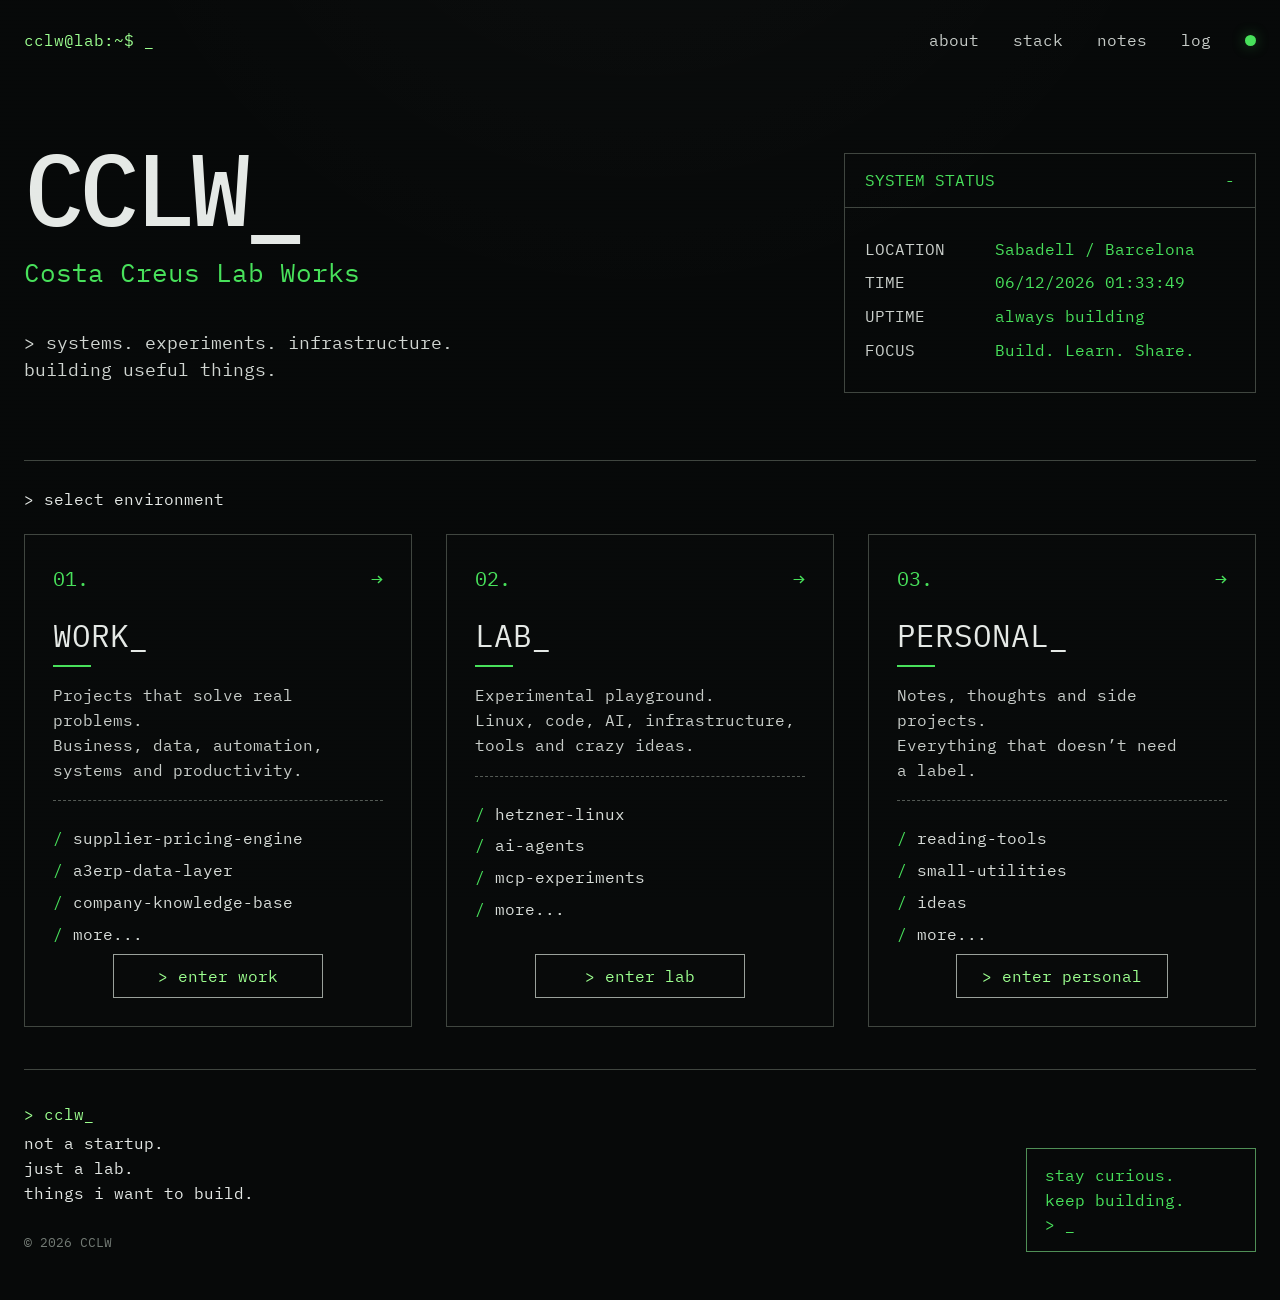
==== index.html @ 2ae64b78 "Add files via upload" ====
<!doctype html>
<html lang="ca">
<head>
  <meta charset="utf-8">
  <meta name="viewport" content="width=device-width,initial-scale=1">
  <meta name="description" content="CCLW — Costa Creus Lab Works. Work, Lab & Personal projects.">
  <title>CCLW_ — Costa Creus Lab Works</title>
  <link rel="preconnect" href="https://fonts.googleapis.com">
  <link rel="preconnect" href="https://fonts.gstatic.com" crossorigin>
  <link href="https://fonts.googleapis.com/css2?family=IBM+Plex+Mono:wght@400;500;600&display=swap" rel="stylesheet">
  <link rel="stylesheet" href="./styles.css">
</head>
<body>
  <div class="scanlines" aria-hidden="true"></div>

  <header class="topbar shell">
    <a class="prompt brand-mini" href="#top">cclw@lab:~$ <span class="cursor">_</span></a>
    <nav aria-label="Navegació principal">
      <a href="#about">about</a>
      <a href="#stack">stack</a>
      <a href="#notes">notes</a>
      <a href="#log">log</a>
      <span class="status-dot" title="online" aria-label="online"></span>
    </nav>
  </header>

  <main id="top" class="shell">
    <section class="hero">
      <div>
        <h1>CCLW<span class="cursor">_</span></h1>
        <p class="subtitle">Costa Creus Lab Works</p>
        <p class="lead">&gt; systems. experiments. infrastructure.<br>building useful things.</p>
      </div>

      <aside class="status-card" aria-label="System status">
        <div class="status-card__head">
          <span>SYSTEM STATUS</span><span>-</span>
        </div>
        <dl>
          <div><dt>LOCATION</dt><dd>Sabadell / Barcelona</dd></div>
          <div><dt>TIME</dt><dd id="clock">--:--:--</dd></div>
          <div><dt>UPTIME</dt><dd>always building</dd></div>
          <div><dt>FOCUS</dt><dd>Build. Learn. Share.</dd></div>
        </dl>
      </aside>
    </section>

    <section class="environments" aria-labelledby="select-env">
      <p id="select-env" class="section-kicker">&gt; select environment</p>

      <div class="cards">
        <article class="card" id="work">
          <div class="card-top"><span>01.</span><span>→</span></div>
          <h2>WORK<span class="cursor">_</span></h2>
          <div class="accent-line"></div>
          <p>Projects that solve real problems.<br>Business, data, automation,<br>systems and productivity.</p>
          <ul>
            <li>supplier-pricing-engine</li>
            <li>a3erp-data-layer</li>
            <li>company-knowledge-base</li>
            <li>more...</li>
          </ul>
          <a class="terminal-button" href="./work.html">&gt; enter work</a>
        </article>

        <article class="card" id="lab">
          <div class="card-top"><span>02.</span><span>→</span></div>
          <h2>LAB<span class="cursor">_</span></h2>
          <div class="accent-line"></div>
          <p>Experimental playground.<br>Linux, code, AI, infrastructure,<br>tools and crazy ideas.</p>
          <ul>
            <li>hetzner-linux</li>
            <li>ai-agents</li>
            <li>mcp-experiments</li>
            <li>more...</li>
          </ul>
          <a class="terminal-button" href="./lab.html">&gt; enter lab</a>
        </article>

        <article class="card" id="personal">
          <div class="card-top"><span>03.</span><span>→</span></div>
          <h2>PERSONAL<span class="cursor">_</span></h2>
          <div class="accent-line"></div>
          <p>Notes, thoughts and side projects.<br>Everything that doesn’t need<br>a label.</p>
          <ul>
            <li>reading-tools</li>
            <li>small-utilities</li>
            <li>ideas</li>
            <li>more...</li>
          </ul>
          <a class="terminal-button" href="./personal.html">&gt; enter personal</a>
        </article>
      </div>
    </section>

    <section id="about" class="footer-grid">
      <div>
        <p class="prompt">&gt; cclw_</p>
        <p>not a startup.<br>just a lab.<br>things i want to build.</p>
        <small>© 2026 CCLW</small>
      </div>

      <div class="motto">
        stay curious.<br>
        keep building.<br>
        &gt; <span class="cursor">_</span>
      </div>
    </section>

    <section id="stack" class="hidden-anchor" aria-hidden="true"></section>
    <section id="notes" class="hidden-anchor" aria-hidden="true"></section>
    <section id="log" class="hidden-anchor" aria-hidden="true"></section>
  </main>

  <script src="./script.js"></script>
</body>
</html>
---- styles.css ----
:root{
  --bg:#070909;
  --panel:#0a0d0c;
  --text:#e5e9e6;
  --muted:#a6ada8;
  --line:#404640;
  --green:#48e15b;
  --green-soft:#9cff8f;
  --max:1440px;
}
*{box-sizing:border-box}
html{scroll-behavior:smooth}
body{
  margin:0;
  min-height:100vh;
  background:
    radial-gradient(circle at 50% -20%, rgba(255,255,255,.025), transparent 35%),
    var(--bg);
  color:var(--text);
  font-family:"IBM Plex Mono",ui-monospace,SFMono-Regular,Consolas,monospace;
  line-height:1.55;
}
a{color:inherit;text-decoration:none}
.shell{width:min(var(--max),calc(100% - 48px));margin-inline:auto}
.scanlines{
  position:fixed;inset:0;pointer-events:none;z-index:999;
  background:repeating-linear-gradient(to bottom,rgba(255,255,255,.012) 0,rgba(255,255,255,.012) 1px,transparent 1px,transparent 4px);
  opacity:.2
}
.topbar{
  display:flex;align-items:center;justify-content:space-between;
  padding:28px 0 18px;
}
.brand-mini{color:var(--green-soft)}
nav{display:flex;align-items:center;gap:34px;color:#c7ccc8}
nav a:hover{color:var(--green)}
.status-dot{width:11px;height:11px;border-radius:50%;background:var(--green);box-shadow:0 0 14px rgba(72,225,91,.35)}
.hero{
  display:grid;grid-template-columns:1.55fr .85fr;gap:70px;align-items:start;
  padding:72px 0 58px;border-bottom:1px solid var(--line);
}
h1{font-size:clamp(68px,8vw,120px);line-height:.88;margin:0 0 20px;font-weight:500;letter-spacing:-.055em}
.subtitle{font-size:clamp(20px,2vw,29px);color:var(--green);margin:0 0 36px}
.lead{font-size:18px;color:#d0d5d1}
.cursor{animation:blink 1.05s steps(1,end) infinite}
@keyframes blink{50%{opacity:0}}
.status-card{border:1px solid var(--line);margin-top:10px}
.status-card__head{display:flex;justify-content:space-between;padding:14px 20px;border-bottom:1px solid var(--line);color:var(--green)}
.status-card dl{margin:0;padding:20px}
.status-card dl div{display:grid;grid-template-columns:110px 1fr;gap:20px;margin:9px 0}
.status-card dt{color:#cbd0cc}.status-card dd{margin:0;color:var(--green)}
.environments{padding:26px 0 42px;border-bottom:1px solid var(--line)}
.section-kicker{margin:0 0 22px}
.cards{display:grid;grid-template-columns:repeat(3,1fr);gap:34px}
.card{
  min-height:470px;border:1px solid var(--line);padding:28px;
  display:flex;flex-direction:column;
  transition:transform .18s ease,border-color .18s ease,background .18s ease;
  background:rgba(255,255,255,.003)
}
.card:hover{transform:translateY(-4px);border-color:#687168;background:rgba(72,225,91,.012)}
.card-top{display:flex;justify-content:space-between;color:var(--green);font-size:20px}
.card h2{font-size:31px;font-weight:400;margin:18px 0 5px}
.accent-line{width:38px;height:2px;background:var(--green);margin:0 0 16px}
.card p{color:#c9ceca;margin:0 0 18px}
.card ul{list-style:none;padding:18px 0 0;margin:0;border-top:1px dashed #555b56}
.card li{margin:7px 0;color:#d8ddd9}
.card li::before{content:"/ ";color:var(--green)}
.terminal-button{
  margin:auto auto 0;display:inline-block;border:1px solid #9aa19b;
  padding:9px 25px;color:var(--green-soft);min-width:210px;text-align:center;
}
.terminal-button:hover{border-color:var(--green);background:rgba(72,225,91,.06)}
.footer-grid{display:grid;grid-template-columns:1fr auto;gap:30px;padding:28px 0 45px;align-items:end}
.footer-grid p{margin:.25rem 0}.footer-grid small{display:block;margin-top:26px;color:#737b75}
.prompt{color:var(--green-soft)}
.motto{border:1px solid #4f8f56;padding:14px 18px;color:var(--green);min-width:230px}
.hidden-anchor{height:1px}

.subpage{padding:70px 0}
.subpage h1{font-size:64px}
.back{display:inline-block;margin-bottom:30px;color:var(--green)}
.project-list{border-top:1px solid var(--line)}
.project-row{display:grid;grid-template-columns:80px 1fr auto;gap:25px;padding:18px 0;border-bottom:1px solid var(--line)}
.project-row span:first-child{color:var(--green)}
.project-row small{color:var(--muted)}

@media (max-width:900px){
  .hero{grid-template-columns:1fr;gap:28px;padding-top:42px}
  .cards{grid-template-columns:1fr}
  nav{display:none}
  .status-card{max-width:600px}
  .card{min-height:auto}
}
@media (max-width:560px){
  .shell{width:min(100% - 28px,var(--max))}
  .topbar{padding-top:18px}
  .hero{padding-top:30px}
  h1{font-size:64px}
  .status-card dl div{grid-template-columns:90px 1fr;gap:10px}
  .footer-grid{grid-template-columns:1fr}
  .motto{min-width:0}
}
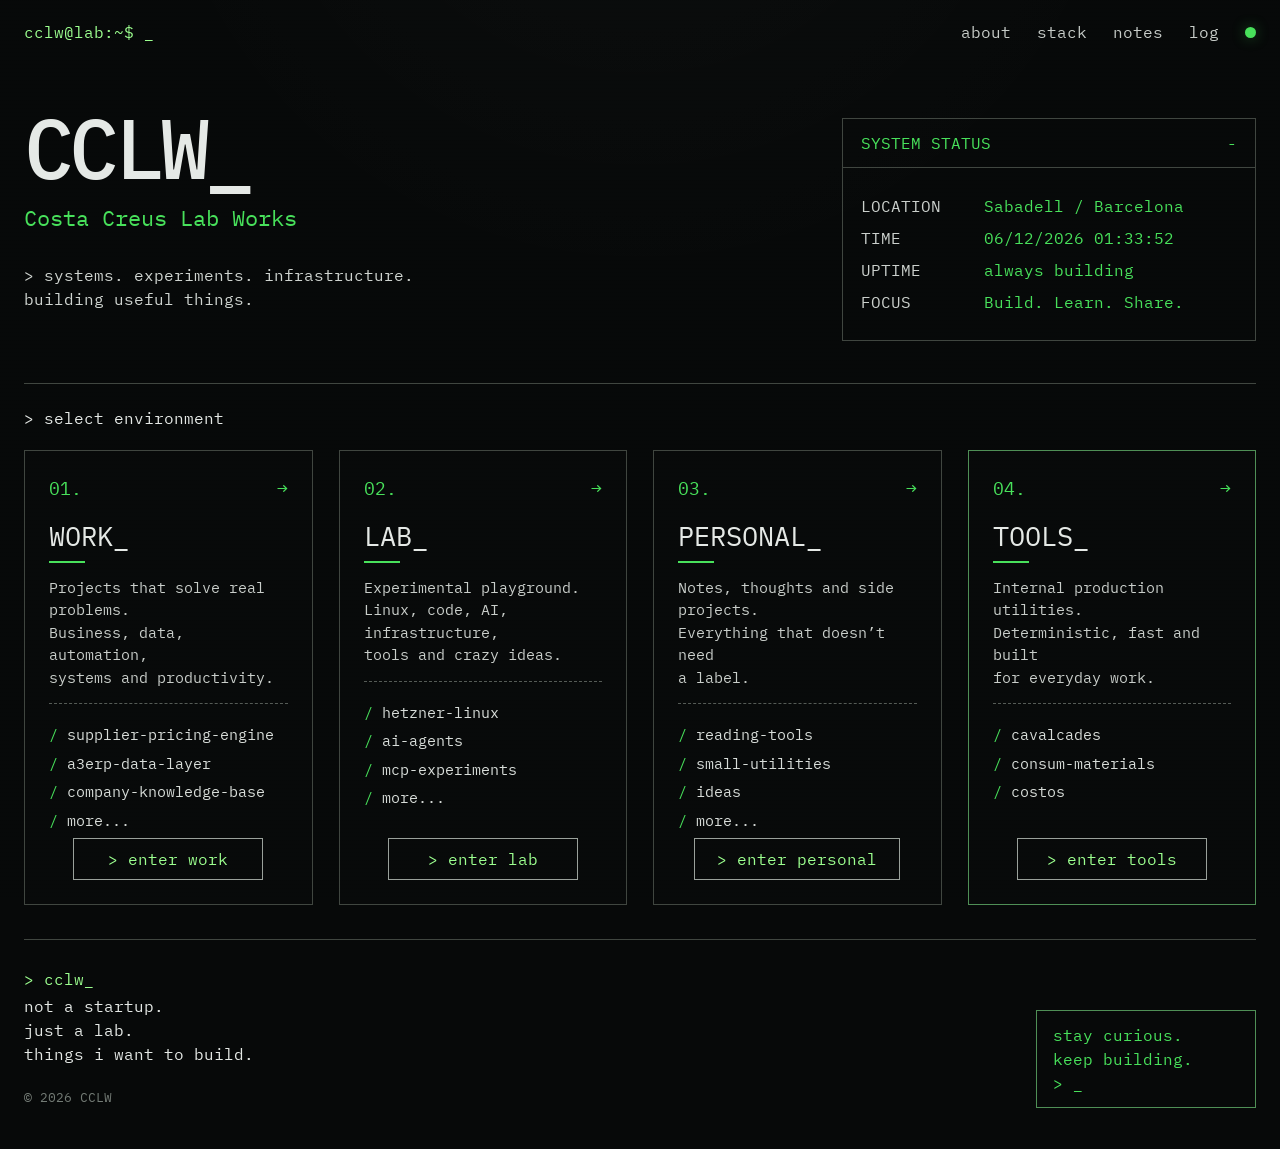
==== commit 1030dc8a: "Add files via upload" ====
--- a/index.html
+++ b/index.html
@@ -1,117 +1,130 @@
-<!doctype html>
-<html lang="ca">
-<head>
-  <meta charset="utf-8">
-  <meta name="viewport" content="width=device-width,initial-scale=1">
-  <meta name="description" content="CCLW — Costa Creus Lab Works. Work, Lab & Personal projects.">
-  <title>CCLW_ — Costa Creus Lab Works</title>
-  <link rel="preconnect" href="https://fonts.googleapis.com">
-  <link rel="preconnect" href="https://fonts.gstatic.com" crossorigin>
-  <link href="https://fonts.googleapis.com/css2?family=IBM+Plex+Mono:wght@400;500;600&display=swap" rel="stylesheet">
-  <link rel="stylesheet" href="./styles.css">
-</head>
-<body>
-  <div class="scanlines" aria-hidden="true"></div>
-
-  <header class="topbar shell">
-    <a class="prompt brand-mini" href="#top">cclw@lab:~$ <span class="cursor">_</span></a>
-    <nav aria-label="Navegació principal">
-      <a href="#about">about</a>
-      <a href="#stack">stack</a>
-      <a href="#notes">notes</a>
-      <a href="#log">log</a>
-      <span class="status-dot" title="online" aria-label="online"></span>
-    </nav>
-  </header>
-
-  <main id="top" class="shell">
-    <section class="hero">
-      <div>
-        <h1>CCLW<span class="cursor">_</span></h1>
-        <p class="subtitle">Costa Creus Lab Works</p>
-        <p class="lead">&gt; systems. experiments. infrastructure.<br>building useful things.</p>
-      </div>
-
-      <aside class="status-card" aria-label="System status">
-        <div class="status-card__head">
-          <span>SYSTEM STATUS</span><span>-</span>
-        </div>
-        <dl>
-          <div><dt>LOCATION</dt><dd>Sabadell / Barcelona</dd></div>
-          <div><dt>TIME</dt><dd id="clock">--:--:--</dd></div>
-          <div><dt>UPTIME</dt><dd>always building</dd></div>
-          <div><dt>FOCUS</dt><dd>Build. Learn. Share.</dd></div>
-        </dl>
-      </aside>
-    </section>
-
-    <section class="environments" aria-labelledby="select-env">
-      <p id="select-env" class="section-kicker">&gt; select environment</p>
-
-      <div class="cards">
-        <article class="card" id="work">
-          <div class="card-top"><span>01.</span><span>→</span></div>
-          <h2>WORK<span class="cursor">_</span></h2>
-          <div class="accent-line"></div>
-          <p>Projects that solve real problems.<br>Business, data, automation,<br>systems and productivity.</p>
-          <ul>
-            <li>supplier-pricing-engine</li>
-            <li>a3erp-data-layer</li>
-            <li>company-knowledge-base</li>
-            <li>more...</li>
-          </ul>
-          <a class="terminal-button" href="./work.html">&gt; enter work</a>
+<!doctype html>
+<html lang="ca">
+<head>
+  <meta charset="utf-8">
+  <meta name="viewport" content="width=device-width,initial-scale=1">
+  <meta name="description" content="CCLW — Costa Creus Lab Works. Work, Lab, Personal & Tools.">
+  <title>CCLW_ — Costa Creus Lab Works</title>
+  <link rel="preconnect" href="https://fonts.googleapis.com">
+  <link rel="preconnect" href="https://fonts.gstatic.com" crossorigin>
+  <link href="https://fonts.googleapis.com/css2?family=IBM+Plex+Mono:wght@400;500;600&display=swap" rel="stylesheet">
+  <link rel="stylesheet" href="./styles.css">
+</head>
+<body>
+  <div class="scanlines" aria-hidden="true"></div>
+
+  <header class="topbar shell">
+    <a class="prompt brand-mini" href="#top">cclw@lab:~$ <span class="cursor">_</span></a>
+    <nav aria-label="Navegació principal">
+      <a href="#about">about</a>
+      <a href="#stack">stack</a>
+      <a href="#notes">notes</a>
+      <a href="#log">log</a>
+      <span class="status-dot" title="online" aria-label="online"></span>
+    </nav>
+  </header>
+
+  <main id="top" class="shell">
+    <section class="hero">
+      <div>
+        <h1>CCLW<span class="cursor">_</span></h1>
+        <p class="subtitle">Costa Creus Lab Works</p>
+        <p class="lead">&gt; systems. experiments. infrastructure.<br>building useful things.</p>
+      </div>
+
+      <aside class="status-card" aria-label="System status">
+        <div class="status-card__head">
+          <span>SYSTEM STATUS</span><span>-</span>
+        </div>
+        <dl>
+          <div><dt>LOCATION</dt><dd>Sabadell / Barcelona</dd></div>
+          <div><dt>TIME</dt><dd id="clock">--:--:--</dd></div>
+          <div><dt>UPTIME</dt><dd>always building</dd></div>
+          <div><dt>FOCUS</dt><dd>Build. Learn. Share.</dd></div>
+        </dl>
+      </aside>
+    </section>
+
+    <section class="environments" aria-labelledby="select-env">
+      <p id="select-env" class="section-kicker">&gt; select environment</p>
+
+      <div class="cards">
+        <article class="card" id="work">
+          <div class="card-top"><span>01.</span><span>→</span></div>
+          <h2>WORK<span class="cursor">_</span></h2>
+          <div class="accent-line"></div>
+          <p>Projects that solve real problems.<br>Business, data, automation,<br>systems and productivity.</p>
+          <ul>
+            <li>supplier-pricing-engine</li>
+            <li>a3erp-data-layer</li>
+            <li>company-knowledge-base</li>
+            <li>more...</li>
+          </ul>
+          <a class="terminal-button" href="./work.html">&gt; enter work</a>
+        </article>
+
+        <article class="card" id="lab">
+          <div class="card-top"><span>02.</span><span>→</span></div>
+          <h2>LAB<span class="cursor">_</span></h2>
+          <div class="accent-line"></div>
+          <p>Experimental playground.<br>Linux, code, AI, infrastructure,<br>tools and crazy ideas.</p>
+          <ul>
+            <li>hetzner-linux</li>
+            <li>ai-agents</li>
+            <li>mcp-experiments</li>
+            <li>more...</li>
+          </ul>
+          <a class="terminal-button" href="./lab.html">&gt; enter lab</a>
+        </article>
+
+        <article class="card" id="personal">
+          <div class="card-top"><span>03.</span><span>→</span></div>
+          <h2>PERSONAL<span class="cursor">_</span></h2>
+          <div class="accent-line"></div>
+          <p>Notes, thoughts and side projects.<br>Everything that doesn’t need<br>a label.</p>
+          <ul>
+            <li>reading-tools</li>
+            <li>small-utilities</li>
+            <li>ideas</li>
+            <li>more...</li>
+          </ul>
+          <a class="terminal-button" href="./personal.html">&gt; enter personal</a>
         </article>
 
-        <article class="card" id="lab">
-          <div class="card-top"><span>02.</span><span>→</span></div>
-          <h2>LAB<span class="cursor">_</span></h2>
+        <article class="card card--tools" id="tools">
+          <div class="card-top"><span>04.</span><span>→</span></div>
+          <h2>TOOLS<span class="cursor">_</span></h2>
           <div class="accent-line"></div>
-          <p>Experimental playground.<br>Linux, code, AI, infrastructure,<br>tools and crazy ideas.</p>
+          <p>Internal production utilities.<br>Deterministic, fast and built<br>for everyday work.</p>
           <ul>
-            <li>hetzner-linux</li>
-            <li>ai-agents</li>
-            <li>mcp-experiments</li>
-            <li>more...</li>
+            <li>cavalcades</li>
+            <li>consum-materials</li>
+            <li>costos</li>
           </ul>
-          <a class="terminal-button" href="./lab.html">&gt; enter lab</a>
-        </article>
-
-        <article class="card" id="personal">
-          <div class="card-top"><span>03.</span><span>→</span></div>
-          <h2>PERSONAL<span class="cursor">_</span></h2>
-          <div class="accent-line"></div>
-          <p>Notes, thoughts and side projects.<br>Everything that doesn’t need<br>a label.</p>
-          <ul>
-            <li>reading-tools</li>
-            <li>small-utilities</li>
-            <li>ideas</li>
-            <li>more...</li>
-          </ul>
-          <a class="terminal-button" href="./personal.html">&gt; enter personal</a>
+          <a class="terminal-button" href="./tools.html">&gt; enter tools</a>
         </article>
       </div>
-    </section>
-
-    <section id="about" class="footer-grid">
-      <div>
-        <p class="prompt">&gt; cclw_</p>
-        <p>not a startup.<br>just a lab.<br>things i want to build.</p>
-        <small>© 2026 CCLW</small>
-      </div>
-
-      <div class="motto">
-        stay curious.<br>
-        keep building.<br>
-        &gt; <span class="cursor">_</span>
-      </div>
-    </section>
-
-    <section id="stack" class="hidden-anchor" aria-hidden="true"></section>
-    <section id="notes" class="hidden-anchor" aria-hidden="true"></section>
-    <section id="log" class="hidden-anchor" aria-hidden="true"></section>
-  </main>
-
-  <script src="./script.js"></script>
-</body>
-</html>
+    </section>
+
+    <section id="about" class="footer-grid">
+      <div>
+        <p class="prompt">&gt; cclw_</p>
+        <p>not a startup.<br>just a lab.<br>things i want to build.</p>
+        <small>© 2026 CCLW</small>
+      </div>
+
+      <div class="motto">
+        stay curious.<br>
+        keep building.<br>
+        &gt; <span class="cursor">_</span>
+      </div>
+    </section>
+
+    <section id="stack" class="hidden-anchor" aria-hidden="true"></section>
+    <section id="notes" class="hidden-anchor" aria-hidden="true"></section>
+    <section id="log" class="hidden-anchor" aria-hidden="true"></section>
+  </main>
+
+  <script src="./script.js"></script>
+</body>
+</html>
--- a/styles.css
+++ b/styles.css
@@ -1,103 +1,224 @@
-:root{
-  --bg:#070909;
-  --panel:#0a0d0c;
-  --text:#e5e9e6;
-  --muted:#a6ada8;
-  --line:#404640;
-  --green:#48e15b;
-  --green-soft:#9cff8f;
-  --max:1440px;
-}
-*{box-sizing:border-box}
-html{scroll-behavior:smooth}
-body{
-  margin:0;
-  min-height:100vh;
-  background:
-    radial-gradient(circle at 50% -20%, rgba(255,255,255,.025), transparent 35%),
-    var(--bg);
-  color:var(--text);
-  font-family:"IBM Plex Mono",ui-monospace,SFMono-Regular,Consolas,monospace;
-  line-height:1.55;
-}
-a{color:inherit;text-decoration:none}
-.shell{width:min(var(--max),calc(100% - 48px));margin-inline:auto}
-.scanlines{
-  position:fixed;inset:0;pointer-events:none;z-index:999;
-  background:repeating-linear-gradient(to bottom,rgba(255,255,255,.012) 0,rgba(255,255,255,.012) 1px,transparent 1px,transparent 4px);
-  opacity:.2
-}
-.topbar{
-  display:flex;align-items:center;justify-content:space-between;
-  padding:28px 0 18px;
-}
-.brand-mini{color:var(--green-soft)}
-nav{display:flex;align-items:center;gap:34px;color:#c7ccc8}
-nav a:hover{color:var(--green)}
-.status-dot{width:11px;height:11px;border-radius:50%;background:var(--green);box-shadow:0 0 14px rgba(72,225,91,.35)}
-.hero{
-  display:grid;grid-template-columns:1.55fr .85fr;gap:70px;align-items:start;
-  padding:72px 0 58px;border-bottom:1px solid var(--line);
-}
-h1{font-size:clamp(68px,8vw,120px);line-height:.88;margin:0 0 20px;font-weight:500;letter-spacing:-.055em}
-.subtitle{font-size:clamp(20px,2vw,29px);color:var(--green);margin:0 0 36px}
-.lead{font-size:18px;color:#d0d5d1}
-.cursor{animation:blink 1.05s steps(1,end) infinite}
-@keyframes blink{50%{opacity:0}}
-.status-card{border:1px solid var(--line);margin-top:10px}
-.status-card__head{display:flex;justify-content:space-between;padding:14px 20px;border-bottom:1px solid var(--line);color:var(--green)}
-.status-card dl{margin:0;padding:20px}
-.status-card dl div{display:grid;grid-template-columns:110px 1fr;gap:20px;margin:9px 0}
-.status-card dt{color:#cbd0cc}.status-card dd{margin:0;color:var(--green)}
-.environments{padding:26px 0 42px;border-bottom:1px solid var(--line)}
-.section-kicker{margin:0 0 22px}
-.cards{display:grid;grid-template-columns:repeat(3,1fr);gap:34px}
-.card{
-  min-height:470px;border:1px solid var(--line);padding:28px;
-  display:flex;flex-direction:column;
-  transition:transform .18s ease,border-color .18s ease,background .18s ease;
-  background:rgba(255,255,255,.003)
-}
-.card:hover{transform:translateY(-4px);border-color:#687168;background:rgba(72,225,91,.012)}
-.card-top{display:flex;justify-content:space-between;color:var(--green);font-size:20px}
-.card h2{font-size:31px;font-weight:400;margin:18px 0 5px}
-.accent-line{width:38px;height:2px;background:var(--green);margin:0 0 16px}
-.card p{color:#c9ceca;margin:0 0 18px}
-.card ul{list-style:none;padding:18px 0 0;margin:0;border-top:1px dashed #555b56}
-.card li{margin:7px 0;color:#d8ddd9}
-.card li::before{content:"/ ";color:var(--green)}
-.terminal-button{
-  margin:auto auto 0;display:inline-block;border:1px solid #9aa19b;
-  padding:9px 25px;color:var(--green-soft);min-width:210px;text-align:center;
-}
-.terminal-button:hover{border-color:var(--green);background:rgba(72,225,91,.06)}
-.footer-grid{display:grid;grid-template-columns:1fr auto;gap:30px;padding:28px 0 45px;align-items:end}
-.footer-grid p{margin:.25rem 0}.footer-grid small{display:block;margin-top:26px;color:#737b75}
-.prompt{color:var(--green-soft)}
-.motto{border:1px solid #4f8f56;padding:14px 18px;color:var(--green);min-width:230px}
-.hidden-anchor{height:1px}
-
-.subpage{padding:70px 0}
-.subpage h1{font-size:64px}
-.back{display:inline-block;margin-bottom:30px;color:var(--green)}
-.project-list{border-top:1px solid var(--line)}
-.project-row{display:grid;grid-template-columns:80px 1fr auto;gap:25px;padding:18px 0;border-bottom:1px solid var(--line)}
-.project-row span:first-child{color:var(--green)}
+:root{
+  --bg:#070909;
+  --panel:#0a0d0c;
+  --text:#e5e9e6;
+  --muted:#a6ada8;
+  --line:#404640;
+  --green:#48e15b;
+  --green-soft:#9cff8f;
+  --max:1440px;
+}
+*{box-sizing:border-box}
+html{scroll-behavior:smooth}
+body{
+  margin:0;
+  min-height:100vh;
+  background:
+    radial-gradient(circle at 50% -20%, rgba(255,255,255,.025), transparent 35%),
+    var(--bg);
+  color:var(--text);
+  font-family:"IBM Plex Mono",ui-monospace,SFMono-Regular,Consolas,monospace;
+  line-height:1.5;
+}
+a{color:inherit;text-decoration:none}
+.shell{width:min(var(--max),calc(100% - 48px));margin-inline:auto}
+.scanlines{
+  position:fixed;inset:0;pointer-events:none;z-index:999;
+  background:repeating-linear-gradient(to bottom,rgba(255,255,255,.012) 0,rgba(255,255,255,.012) 1px,transparent 1px,transparent 4px);
+  opacity:.2
+}
+.topbar{
+  display:flex;align-items:center;justify-content:space-between;
+  padding:20px 0 14px;
+}
+.brand-mini{color:var(--green-soft)}
+nav{display:flex;align-items:center;gap:26px;color:#c7ccc8}
+nav a:hover{color:var(--green)}
+.status-dot{width:11px;height:11px;border-radius:50%;background:var(--green);box-shadow:0 0 14px rgba(72,225,91,.35)}
+
+.hero{
+  display:grid;grid-template-columns:1.55fr .85fr;gap:64px;align-items:start;
+  padding:52px 0 42px;border-bottom:1px solid var(--line);
+}
+h1{
+  font-size:clamp(56px,6.6vw,96px);
+  line-height:.88;
+  margin:0 0 18px;
+  font-weight:500;
+  letter-spacing:-.055em
+}
+.subtitle{
+  font-size:clamp(17px,1.7vw,24px);
+  color:var(--green);
+  margin:0 0 28px
+}
+.lead{font-size:16px;color:#d0d5d1}
+.cursor{animation:blink 1.05s steps(1,end) infinite}
+@keyframes blink{50%{opacity:0}}
+
+.status-card{border:1px solid var(--line);margin-top:8px}
+.status-card__head{
+  display:flex;justify-content:space-between;
+  padding:12px 18px;border-bottom:1px solid var(--line);color:var(--green)
+}
+.status-card dl{margin:0;padding:18px}
+.status-card dl div{
+  display:grid;grid-template-columns:105px 1fr;
+  gap:18px;margin:8px 0
+}
+.status-card dt{color:#cbd0cc}
+.status-card dd{margin:0;color:var(--green)}
+
+.environments{
+  padding:22px 0 34px;
+  border-bottom:1px solid var(--line)
+}
+.section-kicker{margin:0 0 20px}
+.cards{
+  display:grid;
+  grid-template-columns:repeat(4,1fr);
+  gap:26px
+}
+.card{
+  min-height:420px;
+  border:1px solid var(--line);
+  padding:24px;
+  display:flex;
+  flex-direction:column;
+  transition:transform .18s ease,border-color .18s ease,background .18s ease;
+  background:rgba(255,255,255,.003)
+}
+.card:hover{
+  transform:translateY(-4px);
+  border-color:#687168;
+  background:rgba(72,225,91,.012)
+}
+.card-top{
+  display:flex;justify-content:space-between;
+  color:var(--green);font-size:18px
+}
+.card h2{
+  font-size:27px;
+  font-weight:400;
+  margin:14px 0 4px
+}
+.accent-line{
+  width:36px;height:2px;background:var(--green);
+  margin:0 0 14px
+}
+.card p{
+  color:#c9ceca;
+  margin:0 0 14px;
+  font-size:15px
+}
+.card ul{
+  list-style:none;
+  padding:14px 0 0;
+  margin:0;
+  border-top:1px dashed #555b56
+}
+.card li{
+  margin:6px 0;
+  color:#d8ddd9;
+  font-size:15px
+}
+.card li::before{content:"/ ";color:var(--green)}
+.terminal-button{
+  margin:auto auto 0;
+  display:inline-block;
+  border:1px solid #9aa19b;
+  padding:8px 22px;
+  color:var(--green-soft);
+  min-width:190px;
+  text-align:center
+}
+.terminal-button:hover{
+  border-color:var(--green);
+  background:rgba(72,225,91,.06)
+}
+
+.footer-grid{
+  display:grid;
+  grid-template-columns:1fr auto;
+  gap:26px;
+  padding:24px 0 38px;
+  align-items:end
+}
+.footer-grid p{margin:.2rem 0}
+.footer-grid small{
+  display:block;
+  margin-top:22px;
+  color:#737b75
+}
+.prompt{color:var(--green-soft)}
+.motto{
+  border:1px solid #4f8f56;
+  padding:12px 16px;
+  color:var(--green);
+  min-width:220px
+}
+.hidden-anchor{height:1px}
+
+.subpage{padding:58px 0}
+.subpage h1{font-size:54px}
+.back{display:inline-block;margin-bottom:26px;color:var(--green)}
+.project-list{border-top:1px solid var(--line)}
+.project-row{
+  display:grid;
+  grid-template-columns:70px 1fr auto;
+  gap:22px;
+  padding:16px 0;
+  border-bottom:1px solid var(--line)
+}
+.project-row span:first-child{color:var(--green)}
 .project-row small{color:var(--muted)}
 
+.card--tools{border-color:#4f8f56}
+.tool-grid{
+  display:grid;
+  grid-template-columns:repeat(3,1fr);
+  gap:26px;
+  margin-top:34px
+}
+.tool-card{
+  min-height:280px;
+  border:1px solid var(--line);
+  padding:24px;
+  display:flex;
+  flex-direction:column;
+  background:rgba(255,255,255,.003)
+}
+.tool-card__top{display:flex;justify-content:space-between;gap:18px;color:var(--green)}
+.tool-card h2{font-size:24px;font-weight:400;margin:38px 0 12px}
+.tool-card p{color:#c9ceca;margin:0 0 24px}
+.tool-card--active{transition:transform .18s ease,border-color .18s ease,background .18s ease}
+.tool-card--active:hover{transform:translateY(-4px);border-color:var(--green);background:rgba(72,225,91,.025)}
+.tool-card--disabled{opacity:.48;cursor:not-allowed}
+.tool-status{font-size:12px;letter-spacing:.08em;color:var(--green)}
+.tool-card--disabled .tool-status{color:var(--muted)}
+.terminal-link{margin-top:auto;color:var(--green-soft)}
+.tool-card--disabled .terminal-link{color:var(--muted)}
+.module-panel{max-width:760px;border:1px solid #4f8f56;padding:26px;margin-top:34px}
+.module-panel p{margin:18px 0 0}
+.muted{color:var(--muted)}
+
 @media (max-width:900px){
-  .hero{grid-template-columns:1fr;gap:28px;padding-top:42px}
-  .cards{grid-template-columns:1fr}
-  nav{display:none}
-  .status-card{max-width:600px}
+  .hero{grid-template-columns:1fr;gap:26px;padding-top:38px}
+  .cards{grid-template-columns:1fr}
+  nav{display:none}
+  .status-card{max-width:600px}
   .card{min-height:auto}
-}
-@media (max-width:560px){
-  .shell{width:min(100% - 28px,var(--max))}
-  .topbar{padding-top:18px}
-  .hero{padding-top:30px}
-  h1{font-size:64px}
-  .status-card dl div{grid-template-columns:90px 1fr;gap:10px}
-  .footer-grid{grid-template-columns:1fr}
-  .motto{min-width:0}
-}
+  .tool-grid{grid-template-columns:1fr}
+}
+@media (max-width:1180px) and (min-width:901px){
+  .cards{grid-template-columns:repeat(2,1fr)}
+}
+@media (max-width:560px){
+  .shell{width:min(100% - 28px,var(--max))}
+  .topbar{padding-top:18px}
+  .hero{padding-top:28px}
+  h1{font-size:56px}
+  .status-card dl div{grid-template-columns:90px 1fr;gap:10px}
+  .footer-grid{grid-template-columns:1fr}
+  .motto{min-width:0}
+}
